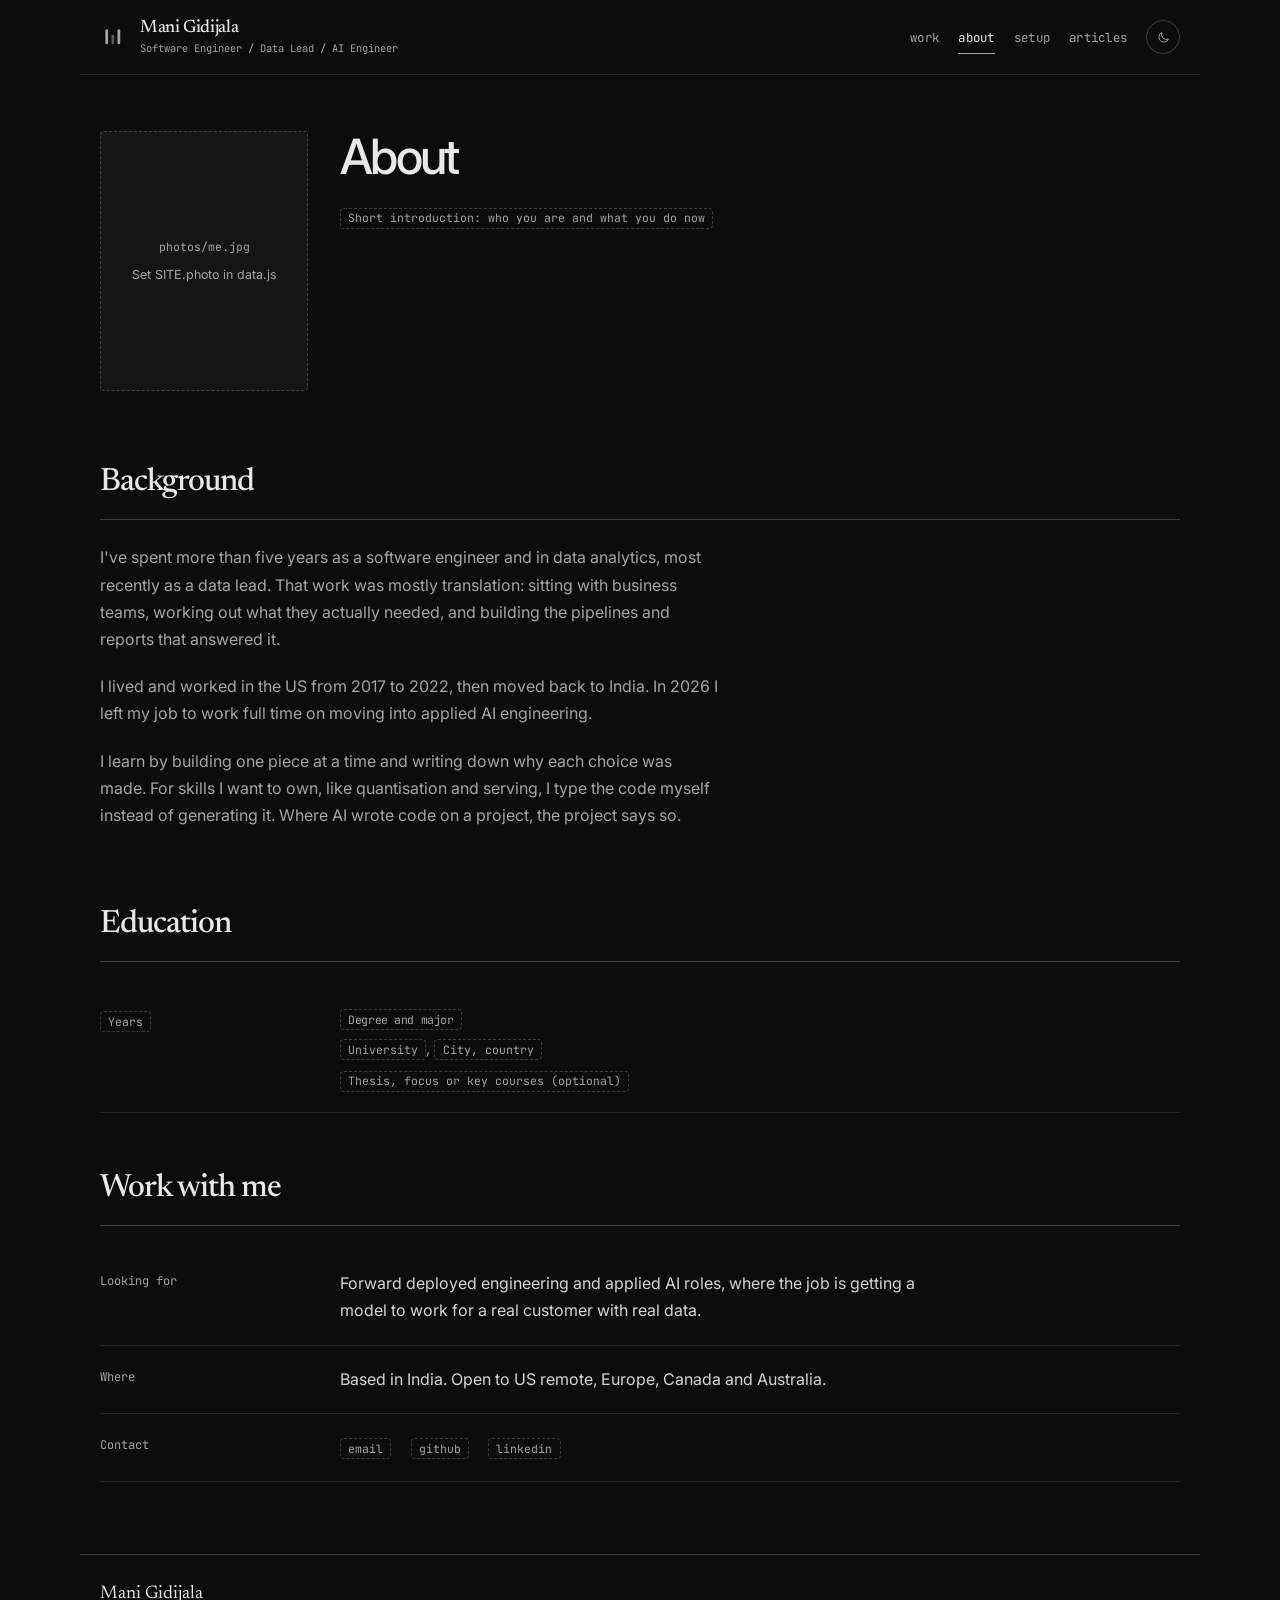
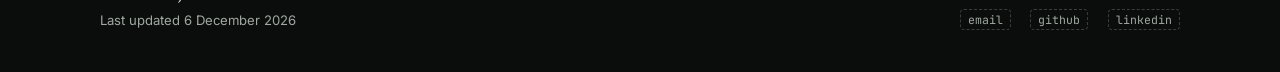
==== about.html @ 973f608a "Split about page and added disable option for ideas and photos pages" ====
<!doctype html>
<html lang="en" data-theme="dark">
<head>
  <meta charset="utf-8">
  <meta name="viewport" content="width=device-width, initial-scale=1">
  <title>Mani | About</title>
  <meta name="description" content="Background, education, and the kind of work I'm looking for.">
  <script>
    try { var t = localStorage.getItem("theme"); if (t) document.documentElement.dataset.theme = t; } catch (e) {}
  </script>
  <link rel="preconnect" href="https://fonts.googleapis.com">
  <link rel="preconnect" href="https://fonts.gstatic.com" crossorigin>
  <link href="https://fonts.googleapis.com/css2?family=Inter:wght@400;500&family=JetBrains+Mono:wght@400&family=Newsreader:ital,opsz,wght@0,6..72,400;0,6..72,500;1,6..72,400;1,6..72,500&display=swap" rel="stylesheet">
  <link rel="stylesheet" href="style.css">
</head>
<body>
  <a class="skip" href="#about-main">Skip to content</a>

  <header class="site-head wrap">
    <a class="brand" href="index.html" aria-label="Home">
      <svg class="mark" viewBox="0 0 24 24" aria-hidden="true"><rect x="5" y="5" width="2.6" height="14" rx="1.3"/><rect x="10.7" y="10" width="2.6" height="9" rx="1.3" opacity=".5"/><rect x="16.4" y="5" width="2.6" height="14" rx="1.3"/></svg>
      <span class="brand-text">
        <span class="brand-name" data-site="name">Mani</span>
        <small data-site="tagline">Software Engineer / Data Lead / AI Engineer</small>
      </span>
    </a>
    <nav aria-label="Site">
      <a href="index.html">work</a>
      <a href="about.html" class="active" aria-current="page">about</a>
      <a href="setup.html">setup</a>
      <a href="ideas.html" data-optional="ideas" hidden>ideas</a>
      <a href="articles.html">articles</a>
      <a href="photos.html" data-optional="photos" hidden>photos</a>
      <a data-site="resume" href="" hidden>résumé</a>
      <button class="theme" type="button" aria-label="Switch to light theme">
        <svg width="15" height="15" viewBox="0 0 24 24" fill="none" stroke="currentColor" stroke-width="1.6" aria-hidden="true"><path d="M20 14.5A8 8 0 0 1 9.5 4a8 8 0 1 0 10.5 10.5z"/></svg>
      </button>
    </nav>
  </header>

  <main id="about-main" class="wrap">
    <section class="about-hero">
      <div class="portrait"></div>
      <div>
        <h1>About</h1>
        <p class="intro about-intro"></p>
      </div>
    </section>

    <section id="background" class="block" aria-labelledby="bg-h">
      <div class="section-head">
        <h2 id="bg-h">Background</h2>
      </div>
      <div class="prose">
        <p>I've spent more than five years as a software engineer and in data analytics, most recently as a data lead. That work was mostly translation: sitting with business teams, working out what they actually needed, and building the pipelines and reports that answered it.</p>
        <p>I lived and worked in the US from 2017 to 2022, then moved back to India. In 2026 I left my job to work full time on moving into applied AI engineering.</p>
        <p>I learn by building one piece at a time and writing down why each choice was made. For skills I want to own, like quantisation and serving, I type the code myself instead of generating it. Where AI wrote code on a project, the project says so.</p>
      </div>
    </section>

    <section id="education" class="block" aria-labelledby="edu-h">
      <div class="section-head">
        <h2 id="edu-h">Education</h2>
      </div>
      <ol class="edu"></ol>
    </section>

    <section id="work-with-me" class="block" aria-labelledby="wwm-h">
      <div class="section-head">
        <h2 id="wwm-h">Work with me</h2>
      </div>
      <dl class="facts">
        <div>
          <dt>Looking for</dt>
          <dd>Forward deployed engineering and applied AI roles, where the job is getting a model to work for a real customer with real data.</dd>
        </div>
        <div>
          <dt>Where</dt>
          <dd>Based in India. Open to US remote, Europe, Canada and Australia.</dd>
        </div>
        <div>
          <dt>Contact</dt>
          <dd><ul class="contact"></ul></dd>
        </div>
      </dl>
    </section>
  </main>

  <footer class="site-foot wrap">
    <div>
      <span class="foot-name" data-site="name">Mani</span>
      <p>Last updated <time data-updated></time></p>
    </div>
    <ul class="contact foot-links"></ul>
  </footer>

  <script src="data.js"></script>
  <script src="site.js"></script>
</body>
</html>
---- style.css ----
:root {
  --sans: "Inter", -apple-system, system-ui, sans-serif;
  --serif: "Newsreader", Georgia, serif;
  --mono: "JetBrains Mono", ui-monospace, SFMono-Regular, Menlo, monospace;
  --w: 1120px;
  --ease: cubic-bezier(.2, .7, .2, 1);
}

:root[data-theme="dark"] {
  --bg: #0b0d0c;
  --bg-elevated: rgba(255, 255, 255, .04);
  --fg: #e6e9e7;
  --fg-soft: #d3d7d4;
  --fg-muted: #a0a8a2;
  --line: rgba(230, 233, 231, .1);
  --line-strong: rgba(230, 233, 231, .22);
  --in-use: #6cc191;
  --built: #8eaae0;
  --building: #d9a648;
  --learning: #b79be6;
  --planned: #8b948e;
  color-scheme: dark;
}

:root[data-theme="light"] {
  --bg: #f6f8f7;
  --bg-elevated: rgba(0, 0, 0, .03);
  --fg: #171b19;
  --fg-soft: #2a302c;
  --fg-muted: #606a63;
  --line: rgba(23, 27, 25, .1);
  --line-strong: rgba(23, 27, 25, .22);
  --in-use: #2e7a4f;
  --built: #44639c;
  --building: #9a6c14;
  --learning: #6f4aa3;
  --planned: #6b746e;
  color-scheme: light;
}

* { box-sizing: border-box; }
html { scroll-behavior: smooth; -webkit-font-smoothing: antialiased; }
@media (prefers-reduced-motion: reduce) { html { scroll-behavior: auto; } }

body {
  margin: 0;
  background: var(--bg);
  color: var(--fg);
  font: 400 1rem/1.7 var(--sans);
}
::selection { background: var(--fg); color: var(--bg); }

a { color: inherit; text-decoration: underline; text-underline-offset: 5px; text-decoration-color: var(--line-strong); }
a:hover { text-decoration-color: var(--fg-muted); }
:focus-visible { outline: 1.5px solid var(--fg-muted); outline-offset: 3px; border-radius: 2px; }
code { font: 0.85em var(--mono); background: var(--bg-elevated); padding: 0.1em 0.35em; border-radius: 3px; }

.skip { position: absolute; left: -999px; }
.skip:focus { left: 16px; top: 12px; background: var(--bg); padding: 6px 10px; z-index: 2; }

.wrap { max-width: var(--w); margin: 0 auto; padding: 0 1.25rem; }

/* Header */
.site-head {
  display: flex;
  align-items: center;
  justify-content: space-between;
  gap: 1rem;
  padding-top: 1.1rem;
  padding-bottom: 1.1rem;
  border-bottom: 1px solid var(--line);
}
.brand { display: flex; align-items: center; gap: 0.9rem; text-decoration: none; }
.mark {
  width: 1.6rem;
  height: 1.6rem;
  flex: none;
  fill: var(--fg-muted);
  transition: fill .2s var(--ease);
}
.brand:hover .mark { fill: var(--fg); }
.brand-text { display: flex; flex-direction: column; }
.brand-name { font: 500 1.125rem/1.2 var(--serif); letter-spacing: -0.02em; }
.brand small { font: 0.65rem/1.5 var(--mono); color: var(--fg-muted); margin-top: 2px; }

.site-head nav { display: flex; flex-wrap: wrap; align-items: center; justify-content: flex-end; gap: 0.2rem 1.2rem; }
.site-head nav a {
  font: 0.78rem var(--mono);
  color: var(--fg-muted);
  text-decoration: none;
  letter-spacing: 0.02em;
  position: relative;
  padding: 0.5rem 0;
}
.site-head nav a:hover { color: var(--fg); }
.site-head nav a.active { color: var(--fg); }
.site-head nav a.active::after { content: ""; position: absolute; left: 0; right: 0; bottom: 0; height: 1px; background: var(--fg-muted); }
.theme {
  display: inline-flex;
  align-items: center;
  justify-content: center;
  width: 2.1rem;
  height: 2.1rem;
  border: 1px solid var(--line-strong);
  border-radius: 50%;
  background: none;
  color: var(--fg-muted);
  cursor: pointer;
}
.theme:hover { color: var(--fg); }

/* Hero */
.hero {
  display: grid;
  grid-template-columns: minmax(0, 1.25fr) minmax(0, 1fr);
  gap: 4rem;
  align-items: start;
  padding: 3.5rem 0 4rem;
}
.kicker { margin: 0 0 1rem; font-size: 0.78rem; color: var(--fg-muted); }
.hero h1 {
  font: 500 clamp(2.1rem, 3.8vw, 3.4rem)/1.05 var(--sans);
  letter-spacing: -0.055em;
  margin: 0 0 1.25rem;
  max-width: 14ch;
}
.intro { margin: 0; max-width: 52ch; color: var(--fg-muted); font-size: 1.0625rem; line-height: 1.75; }

.featured { list-style: none; margin: 0; padding: 0; border-top: 1px solid var(--line-strong); }
.featured a {
  display: grid;
  grid-template-columns: 1fr auto;
  gap: 2px 16px;
  padding: 14px 0;
  text-decoration: none;
  border-bottom: 1px solid var(--line-strong);
}
.f-title { font: 500 1.05rem/1.4 var(--sans); }
.f-arrow { color: var(--fg-muted); grid-row: 1; grid-column: 2; justify-self: end; transition: transform .2s var(--ease); }
.featured a:hover .f-arrow { transform: translate(2px, -2px); color: var(--fg); }
.f-desc { grid-column: 1; color: var(--fg-muted); font-size: 0.82rem; }
.featured .status { grid-column: 2; grid-row: 2; justify-self: end; }

/* Section heads */
.block { padding-top: 3.5rem; }
.section-head {
  display: flex;
  justify-content: space-between;
  align-items: baseline;
  flex-wrap: wrap;
  gap: 0.75rem;
  padding-bottom: 1.1rem;
  border-bottom: 1px solid var(--line-strong);
  margin-bottom: 1.5rem;
}
.section-head h2 { font: 500 2rem/1.2 var(--serif); letter-spacing: -0.03em; margin: 0; }
.section-head p { margin: 0; color: var(--fg-muted); font-size: 0.85rem; }

/* Status */
.status {
  display: inline-flex;
  align-items: center;
  gap: 0.45rem;
  font: 0.72rem/1.4 var(--mono);
  letter-spacing: 0.02em;
}
.dot { width: 0.45rem; height: 0.45rem; border-radius: 50%; background: currentColor; flex: none; }
.s-in-use { color: var(--in-use); }
.s-built { color: var(--built); }
.s-building { color: var(--building); }
.s-learning { color: var(--learning); }
.s-planned { color: var(--planned); }

/* Filter */
.filter { display: flex; flex-wrap: wrap; gap: 0.5rem; margin-bottom: 0.5rem; }
.filter button {
  display: inline-flex;
  align-items: center;
  gap: 0.45rem;
  font: 0.75rem var(--mono);
  color: var(--fg-muted);
  background: transparent;
  border: 1px solid var(--line-strong);
  border-radius: 100px;
  padding: 0.35rem 0.8rem;
  cursor: pointer;
}
.filter button:hover { color: var(--fg); }
.filter button[aria-pressed="true"] { background: var(--fg); color: var(--bg); border-color: var(--fg); }
.filter .s-in-use .dot { background: var(--in-use); }
.filter .s-built .dot { background: var(--built); }
.filter .s-building .dot { background: var(--building); }
.filter .s-learning .dot { background: var(--learning); }
.filter .s-planned .dot { background: var(--planned); }
.filter .n { opacity: 0.6; }

/* Project rows */
.project {
  display: grid;
  grid-template-columns: 13rem minmax(0, 1fr);
  gap: 2rem;
  padding: 1.75rem 0;
  border-bottom: 1px solid var(--line);
  scroll-margin-top: 1.5rem;
}
.project[hidden] { display: none; }
.project:target { background: linear-gradient(90deg, var(--bg-elevated), transparent 70%); }
.meta { display: flex; flex-direction: column; gap: 0.7rem; padding-top: 0.35rem; }
.stack { margin: 0; display: flex; flex-wrap: wrap; gap: 0.3rem; }
.stack span {
  font: 0.68rem/1.5 var(--mono);
  color: var(--fg-muted);
  background: var(--bg-elevated);
  border-radius: 100px;
  padding: 0.1rem 0.5rem;
  letter-spacing: 0.02em;
}
.project h3 { font: 500 1.5rem/1.25 var(--serif); letter-spacing: -0.02em; margin: 0 0 0.5rem; }
.summary { margin: 0; max-width: 62ch; color: var(--fg-soft); }
.details { margin: 0.9rem 0 0; padding-left: 1.05rem; max-width: 62ch; color: var(--fg-muted); font-size: 0.92rem; line-height: 1.65; }
.details li + li { margin-top: 0.35rem; }
.ai { margin: 0.9rem 0 0; max-width: 62ch; font-size: 0.92rem; color: var(--fg-soft); }
.ai span { font: 0.7rem var(--mono); color: var(--fg-muted); margin-right: 0.6rem; }
.links { margin: 1rem 0 0; display: flex; flex-wrap: wrap; gap: 0.6rem 1.4rem; font-size: 0.875rem; }
.out span { color: var(--fg-muted); }

/* Placeholders (only while showPlaceholders is true) */
.ph {
  display: inline-block;
  font: 0.72rem/1.5 var(--mono);
  color: var(--fg-muted);
  border: 1px dashed var(--line-strong);
  border-radius: 4px;
  padding: 0.05rem 0.45rem;
}

/* About page */
.about-hero {
  display: grid;
  grid-template-columns: 13rem minmax(0, 1fr);
  gap: 2rem;
  align-items: start;
  padding: 3.5rem 0 1rem;
}
.about-hero.no-photo { grid-template-columns: 1fr; }
.about-hero h1 {
  font: 500 clamp(2.1rem, 3.8vw, 3.4rem)/1.05 var(--sans);
  letter-spacing: -0.055em;
  margin: 0 0 1.25rem;
}
.portrait { aspect-ratio: 4 / 5; border-radius: 4px; overflow: hidden; background: var(--bg-elevated); }
.portrait img { display: block; width: 100%; height: 100%; object-fit: cover; }
.prose p { margin: 0 0 1.25rem; color: var(--fg-muted); max-width: 62ch; }
.facts { margin: 0; }
.facts > div {
  display: grid;
  grid-template-columns: 13rem minmax(0, 1fr);
  gap: 2rem;
  padding: 1.25rem 0;
  border-bottom: 1px solid var(--line);
}
.facts dt { margin-top: 0.2rem; font: 0.75rem var(--mono); color: var(--fg-muted); }
.facts dd { margin: 0; color: var(--fg-soft); max-width: 62ch; }
.contact { list-style: none; margin: 0; padding: 0; display: flex; flex-wrap: wrap; gap: 0.6rem 1.2rem; }
.contact a { font: 0.8rem var(--mono); color: var(--fg-muted); }
.contact a:hover { color: var(--fg); }

/* Education */
.edu { list-style: none; margin: 0; padding: 0; }
.edu li {
  display: grid;
  grid-template-columns: 13rem minmax(0, 1fr);
  gap: 2rem;
  padding: 1.25rem 0;
  border-bottom: 1px solid var(--line);
}
.years { margin: 0.3rem 0 0; font: 0.75rem var(--mono); color: var(--fg-muted); }
.edu h3 { font: 500 1.3rem/1.3 var(--serif); letter-spacing: -0.02em; margin: 0 0 0.25rem; }
.school { margin: 0; color: var(--fg-muted); font-size: 0.92rem; }
.edu-note { margin: 0.4rem 0 0; color: var(--fg-muted); font-size: 0.875rem; }

/* Setup page */
.page-intro { padding: 3.5rem 0 1rem; }
.page-intro h1 {
  font: 500 clamp(2.1rem, 3.8vw, 3.4rem)/1.05 var(--sans);
  letter-spacing: -0.055em;
  margin: 0 0 1.25rem;
}
.setup-toc { list-style: none; margin: 2rem 0 0; padding: 0; display: flex; flex-wrap: wrap; gap: 0.5rem 1.4rem; }
.setup-toc a { font: 0.78rem var(--mono); color: var(--fg-muted); }
.setup-toc a:hover { color: var(--fg); }
.setup-group {
  display: grid;
  grid-template-columns: 17rem minmax(0, 1fr);
  gap: 2rem;
  padding: 2.5rem 0;
  border-bottom: 1px solid var(--line);
  scroll-margin-top: 1rem;
}
.setup-group:first-child { border-top: 1px solid var(--line-strong); margin-top: 2.5rem; }
.setup-head h2 { font: 500 1.6rem/1.2 var(--serif); letter-spacing: -0.03em; margin: 0 0 0.4rem; }
.setup-head p { margin: 0; color: var(--fg-muted); font-size: 0.875rem; }
.tools { margin: 0; }
.tool {
  display: grid;
  grid-template-columns: 14rem minmax(0, 1fr);
  gap: 1.5rem;
  padding: 0.85rem 0;
  border-top: 1px solid var(--line);
}
.tool:first-child { border-top: 0; padding-top: 0.25rem; }
.tool dt { font: 500 0.95rem/1.5 var(--sans); }
.tool dd { margin: 0; color: var(--fg-muted); font-size: 0.92rem; line-height: 1.6; max-width: 56ch; }

/* Links from project rows to story pages */
.title-link { text-decoration: none; }
.title-link:hover { text-decoration: underline; text-decoration-color: var(--fg-muted); text-decoration-thickness: 1px; }
.more { font-weight: 500; }

/* Project story page */
.story { max-width: 52rem; }
.back { margin: 2.5rem 0 0; font: 0.78rem var(--mono); }
.back a { color: var(--fg-muted); text-decoration: none; }
.back a::before { content: "\2190\00a0"; }
.back a:hover { color: var(--fg); }
.story-head { padding: 2rem 0 2.5rem; border-bottom: 1px solid var(--line-strong); }
.story-head h1 {
  font: 500 clamp(2.1rem, 3.8vw, 3.2rem)/1.08 var(--serif);
  letter-spacing: -0.035em;
  margin: 0.9rem 0 1rem;
}
.story-head .intro { max-width: 60ch; }
.story-meta { display: flex; flex-wrap: wrap; align-items: center; justify-content: space-between; gap: 1rem 2rem; margin-top: 1.5rem; }
.story-meta .links { margin: 0; }
.story-part {
  display: grid;
  grid-template-columns: 13rem minmax(0, 1fr);
  gap: 2rem;
  padding: 2rem 0;
  border-bottom: 1px solid var(--line);
}
.story-part h2 { font: 500 1.2rem/1.35 var(--serif); letter-spacing: -0.015em; margin: 0; }
.story-part p { margin: 0; max-width: 62ch; color: var(--fg-soft); }
.story-part ul { margin: 0; padding-left: 1.05rem; max-width: 62ch; color: var(--fg-soft); }
.story-part li + li { margin-top: 0.55rem; }
.story-ph { color: var(--fg-muted); }
.pager { display: grid; grid-template-columns: 1fr 1fr; gap: 1rem; margin-top: 3rem; }
.pager a {
  display: flex;
  flex-direction: column;
  gap: 0.2rem;
  padding: 1rem 0;
  border-top: 1px solid var(--line-strong);
  text-decoration: none;
  font: 500 1.05rem/1.35 var(--serif);
}
.pager a:last-child { text-align: right; }
.pager small { font: 0.7rem var(--mono); color: var(--fg-muted); }
.pager a:hover small { color: var(--fg); }

/* Ideas page */
.ideas { list-style: none; margin: 1.5rem 0 0; padding: 0; border-top: 1px solid var(--line-strong); }
.idea {
  display: grid;
  grid-template-columns: 13rem minmax(0, 1fr);
  gap: 2rem;
  padding: 1.75rem 0;
  border-bottom: 1px solid var(--line);
}
.idea-meta { display: flex; flex-direction: column; gap: 0.7rem; }
.idea-meta .years { margin-top: 0.4rem; }
.idea h2 { font: 500 1.4rem/1.25 var(--serif); letter-spacing: -0.02em; margin: 0 0 0.5rem; }
.idea .pitch { margin: 0; max-width: 62ch; color: var(--fg-soft); }
.idea .why { margin: 0.6rem 0 0; max-width: 62ch; color: var(--fg-muted); font-size: 0.92rem; }

/* Articles page */
.articles { list-style: none; margin: 1rem 0 0; padding: 0; border-top: 1px solid var(--line-strong); }
.article {
  display: grid;
  grid-template-columns: 13rem minmax(0, 1fr);
  gap: 2rem;
  padding: 1.5rem 0;
  border-bottom: 1px solid var(--line);
}
.article[hidden] { display: none; }
.article-meta { display: flex; flex-direction: column; gap: 0.35rem; }
.article-meta .years { margin-top: 0.4rem; }
.source { margin: 0; font-size: 0.85rem; color: var(--fg-muted); }
.article h2 { font: 500 1.3rem/1.3 var(--serif); letter-spacing: -0.02em; margin: 0 0 0.45rem; }
.article h2 a { text-decoration: none; }
.article h2 a:hover { text-decoration: underline; text-decoration-color: var(--fg-muted); }
.article .arrow { color: var(--fg-muted); font: 0.9rem var(--sans); }
.article .note { margin: 0 0 0.75rem; max-width: 62ch; color: var(--fg-soft); }

.sample { display: inline-block; font: 0.7rem/1.5 var(--mono); color: var(--building); border: 1px solid currentColor; border-radius: 100px; padding: 0 0.5rem; }

/* Photos page */
.photos { list-style: none; margin: 1.5rem 0 0; padding: 0; columns: 3 18rem; column-gap: 1rem; }
.photo { break-inside: avoid; margin: 0 0 1rem; }
.photo button { display: block; width: 100%; padding: 0; border: 0; background: none; cursor: zoom-in; border-radius: 4px; overflow: hidden; }
.photo img { display: block; width: 100%; height: auto; transition: opacity .2s var(--ease); }
.photo button:hover img { opacity: 0.88; }
.photo p { margin: 0.45rem 0 0; font-size: 0.82rem; color: var(--fg-muted); }
.photo-ph {
  display: flex;
  flex-direction: column;
  align-items: center;
  justify-content: center;
  gap: 0.5rem;
  border: 1px dashed var(--line-strong);
  border-radius: 4px;
  padding: 1rem;
  text-align: center;
}
.photo-ph .ph { border: 0; }
.ph-note { font-size: 0.78rem; color: var(--fg-muted); }
.lightbox { max-width: min(92vw, 1400px); max-height: 92vh; padding: 0; border: 0; background: transparent; color: var(--fg); }
.lightbox::backdrop { background: rgba(0, 0, 0, .85); }
.lightbox img { display: block; max-width: 100%; max-height: 82vh; margin: 0 auto; border-radius: 4px; }
.lb-cap { margin: 0.6rem 0 0; text-align: center; color: #c9cfcb; font-size: 0.9rem; }
.lb-close {
  display: block;
  margin: 0 0 0.6rem auto;
  font: 0.75rem var(--mono);
  color: #e6e9e7;
  background: none;
  border: 1px solid rgba(230, 233, 231, .35);
  border-radius: 100px;
  padding: 0.3rem 0.8rem;
  cursor: pointer;
}

/* Footer */
.site-foot {
  display: flex;
  justify-content: space-between;
  align-items: flex-end;
  gap: 2rem;
  margin-top: 4.5rem;
  padding-top: 1.5rem;
  padding-bottom: 2.5rem;
  border-top: 1px solid var(--line-strong);
}
.foot-name { font: 1.15rem var(--serif); }
.site-foot p { margin: 0.2rem 0 0; color: var(--fg-muted); font-size: 0.82rem; }

@media (max-width: 860px) {
  .hero { grid-template-columns: 1fr; gap: 2.5rem; }
  .project, .edu li, .facts > div { grid-template-columns: 1fr; gap: 0.75rem; }
  .about-hero { grid-template-columns: 1fr; padding-top: 2.25rem; }
  .portrait { width: 11rem; }
  .setup-group { grid-template-columns: 1fr; gap: 1.25rem; }
  .story-part { grid-template-columns: 1fr; gap: 0.75rem; }
  .idea, .article { grid-template-columns: 1fr; gap: 0.6rem; }
  .article-meta { flex-direction: row; flex-wrap: wrap; gap: 0.3rem 1rem; align-items: baseline; }
  .article-meta .years { margin: 0; }
  .idea-meta { flex-direction: row; flex-wrap: wrap; align-items: center; gap: 0.6rem 1rem; }
  .idea-meta .years { margin: 0; }
  .meta { flex-direction: row; flex-wrap: wrap; align-items: center; gap: 0.6rem 1rem; padding-top: 0; }
}
@media (max-width: 560px) {
  .site-head { flex-wrap: wrap; }
  .site-head nav { gap: 0.1rem 1rem; width: 100%; justify-content: flex-start; }
  .site-head nav .theme { margin-left: auto; }
  .brand small { display: none; }
  .hero { padding: 2.25rem 0 3rem; }
  .section-head h2 { font-size: 1.7rem; }
  .site-foot { flex-direction: column; align-items: flex-start; }
  .tool { grid-template-columns: 1fr; gap: 0.15rem; }
  .pager { grid-template-columns: 1fr; }
  .pager a:last-child { text-align: left; }
}
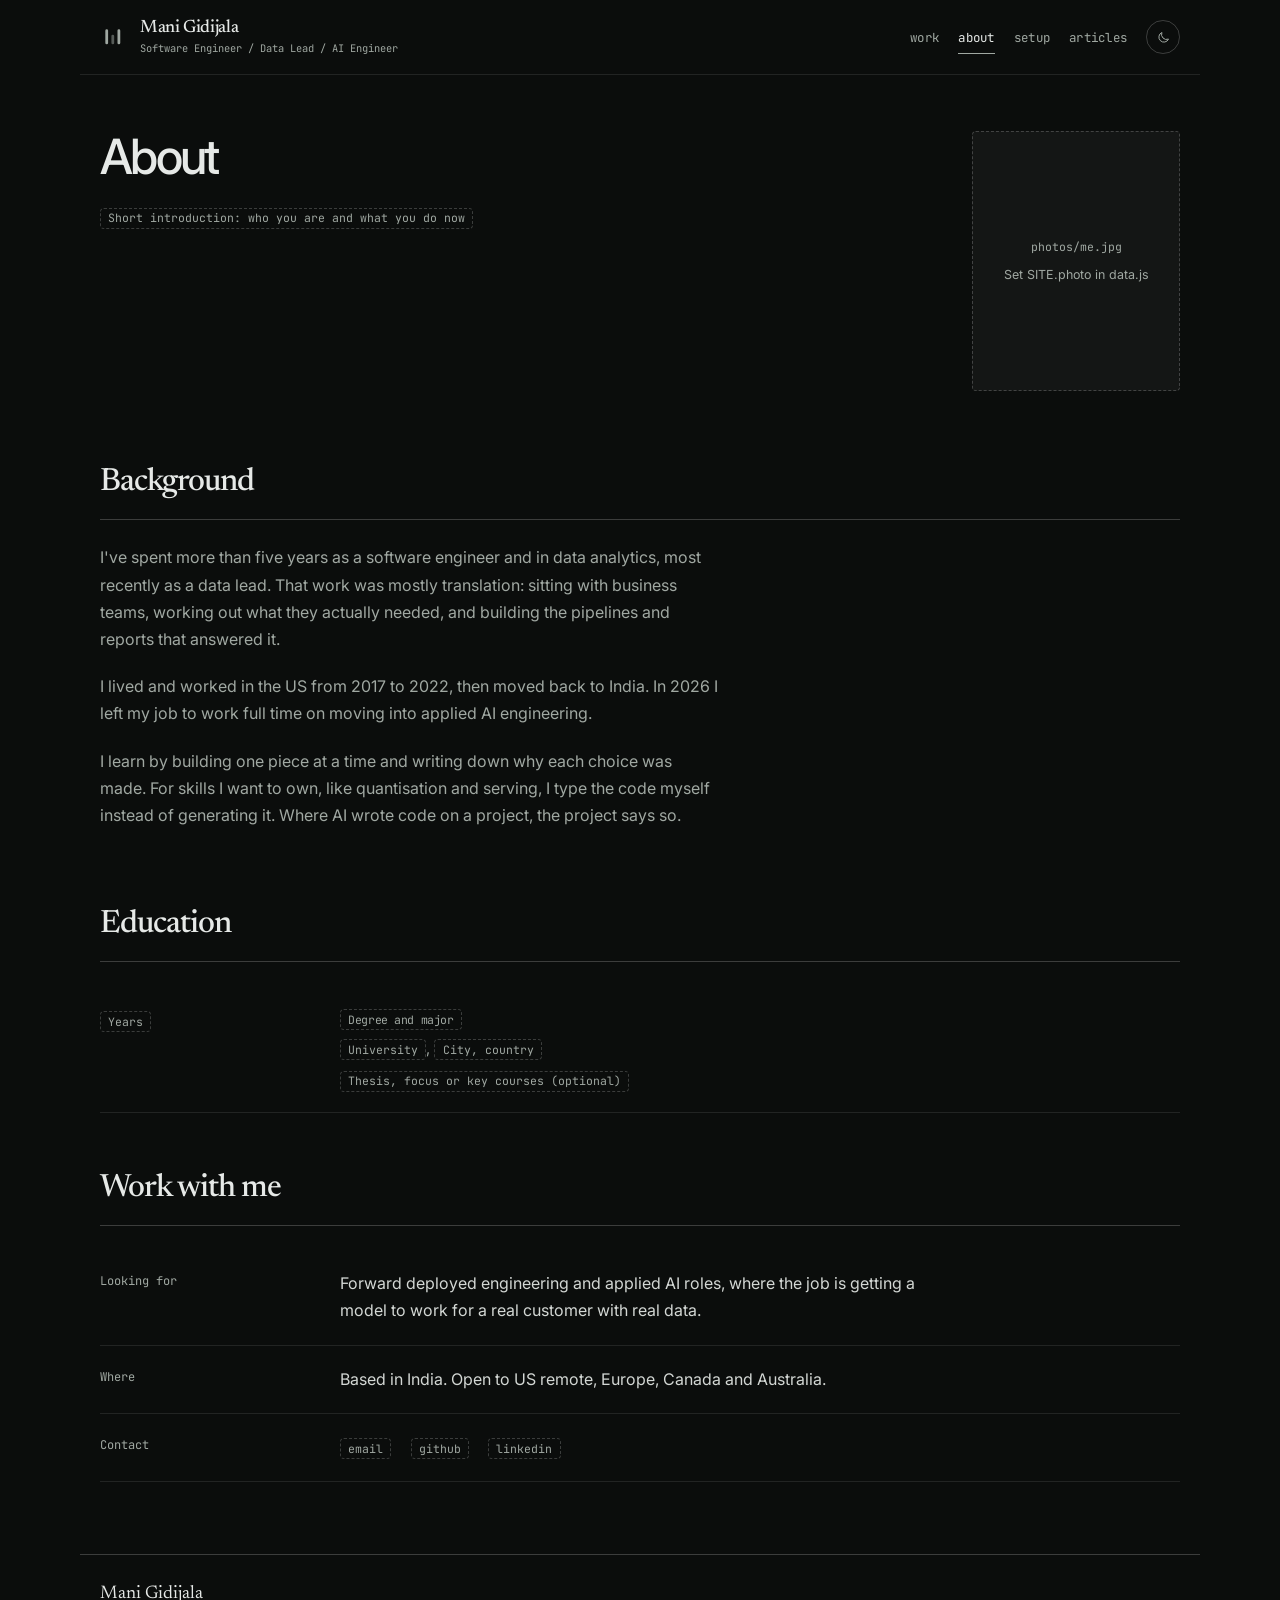
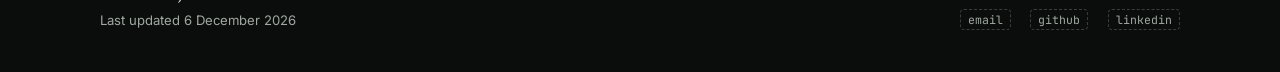
==== commit 1bd2fc81: "Moved the image placeholder to the right" ====
--- a/about.html
+++ b/about.html
@@ -40,11 +40,11 @@
 
   <main id="about-main" class="wrap">
     <section class="about-hero">
-      <div class="portrait"></div>
       <div>
         <h1>About</h1>
         <p class="intro about-intro"></p>
       </div>
+      <div class="portrait"></div>
     </section>
 
     <section id="background" class="block" aria-labelledby="bg-h">
--- a/style.css
+++ b/style.css
@@ -237,7 +237,7 @@
 /* About page */
 .about-hero {
   display: grid;
-  grid-template-columns: 13rem minmax(0, 1fr);
+  grid-template-columns: minmax(0, 1fr) 13rem;
   gap: 2rem;
   align-items: start;
   padding: 3.5rem 0 1rem;
@@ -448,7 +448,7 @@
   .hero { grid-template-columns: 1fr; gap: 2.5rem; }
   .project, .edu li, .facts > div { grid-template-columns: 1fr; gap: 0.75rem; }
   .about-hero { grid-template-columns: 1fr; padding-top: 2.25rem; }
-  .portrait { width: 11rem; }
+  .portrait { width: 11rem; order: -1; }
   .setup-group { grid-template-columns: 1fr; gap: 1.25rem; }
   .story-part { grid-template-columns: 1fr; gap: 0.75rem; }
   .idea, .article { grid-template-columns: 1fr; gap: 0.6rem; }
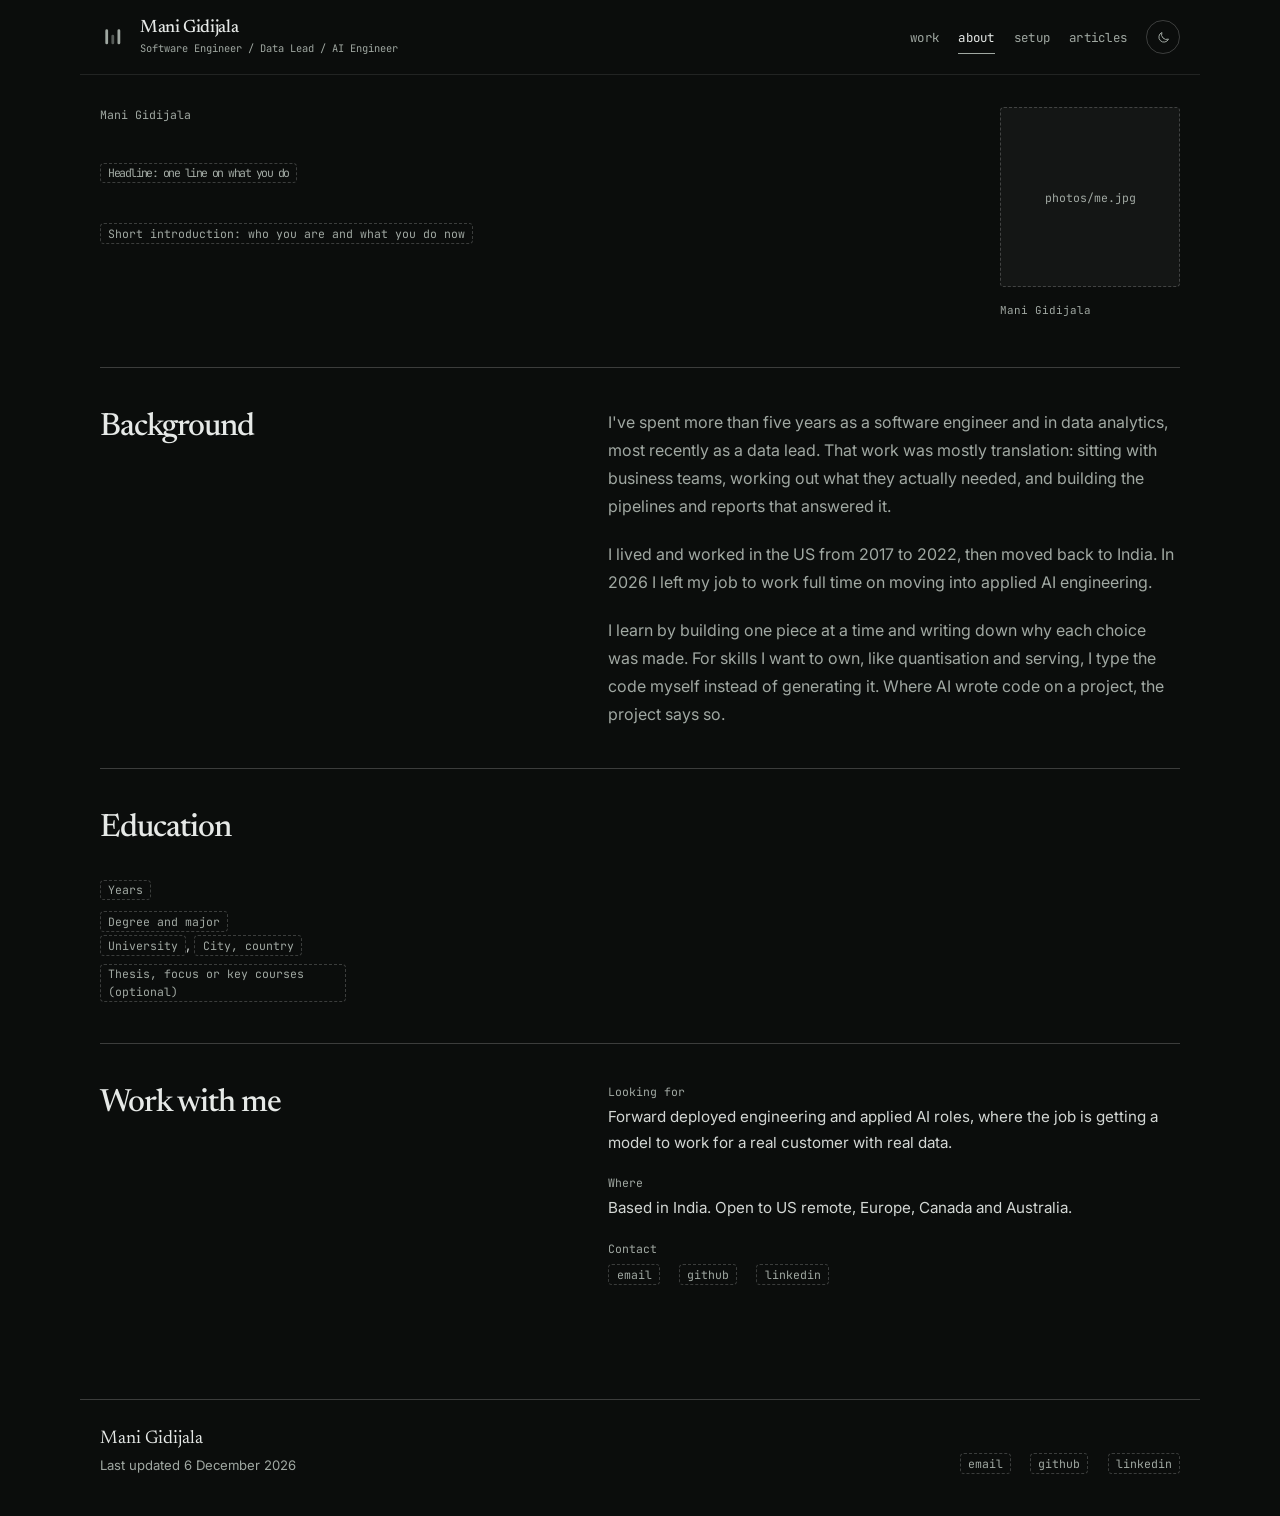
==== commit 70701bbf: "Split about page from work page Add about.html with intro, photo, background, education and work-wit" ====
--- a/about.html
+++ b/about.html
@@ -41,16 +41,18 @@
   <main id="about-main" class="wrap">
     <section class="about-hero">
       <div>
-        <h1>About</h1>
+        <p class="kicker mono" data-site="name">Mani</p>
+        <h1 class="about-headline">About</h1>
         <p class="intro about-intro"></p>
       </div>
-      <div class="portrait"></div>
+      <figure class="portrait-wrap">
+        <div class="portrait"></div>
+        <figcaption data-site="name">Mani</figcaption>
+      </figure>
     </section>
 
-    <section id="background" class="block" aria-labelledby="bg-h">
-      <div class="section-head">
-        <h2 id="bg-h">Background</h2>
-      </div>
+    <section id="background" class="about-section" aria-labelledby="bg-h">
+      <h2 id="bg-h">Background</h2>
       <div class="prose">
         <p>I've spent more than five years as a software engineer and in data analytics, most recently as a data lead. That work was mostly translation: sitting with business teams, working out what they actually needed, and building the pipelines and reports that answered it.</p>
         <p>I lived and worked in the US from 2017 to 2022, then moved back to India. In 2026 I left my job to work full time on moving into applied AI engineering.</p>
@@ -58,17 +60,13 @@
       </div>
     </section>
 
-    <section id="education" class="block" aria-labelledby="edu-h">
-      <div class="section-head">
-        <h2 id="edu-h">Education</h2>
-      </div>
+    <section id="education" class="about-section stacked" aria-labelledby="edu-h">
+      <h2 id="edu-h">Education</h2>
       <ol class="edu"></ol>
     </section>
 
-    <section id="work-with-me" class="block" aria-labelledby="wwm-h">
-      <div class="section-head">
-        <h2 id="wwm-h">Work with me</h2>
-      </div>
+    <section id="work-with-me" class="about-section" aria-labelledby="wwm-h">
+      <h2 id="wwm-h">Work with me</h2>
       <dl class="facts">
         <div>
           <dt>Looking for</dt>
@@ -80,7 +78,10 @@
         </div>
         <div>
           <dt>Contact</dt>
-          <dd><ul class="contact"></ul></dd>
+          <dd>
+            <ul class="contact"></ul>
+            <a class="more" data-site="resume" href="" hidden>Résumé</a>
+          </dd>
         </div>
       </dl>
     </section>
--- a/style.css
+++ b/style.css
@@ -237,47 +237,66 @@
 /* About page */
 .about-hero {
   display: grid;
-  grid-template-columns: minmax(0, 1fr) 13rem;
-  gap: 2rem;
+  grid-template-columns: minmax(0, 1fr) 11.25rem;
+  gap: 3rem;
   align-items: start;
-  padding: 3.5rem 0 1rem;
+  padding: 2rem 0 3rem;
 }
 .about-hero.no-photo { grid-template-columns: 1fr; }
-.about-hero h1 {
-  font: 500 clamp(2.1rem, 3.8vw, 3.4rem)/1.05 var(--sans);
-  letter-spacing: -0.055em;
-  margin: 0 0 1.25rem;
-}
-.portrait { aspect-ratio: 4 / 5; border-radius: 4px; overflow: hidden; background: var(--bg-elevated); }
+.kicker.mono { font: 0.72rem var(--mono); }
+.about-headline {
+  font: 500 clamp(2.2rem, 4vw, 3.3rem)/1.08 var(--serif);
+  letter-spacing: -0.03em;
+  margin: 0 0 1.5rem;
+  max-width: 18ch;
+}
+.about-hero .intro { max-width: 58ch; }
+.portrait-wrap { margin: 0; }
+.portrait-wrap[hidden] { display: none; }
+.portrait {
+  aspect-ratio: 1;
+  border-radius: 6px;
+  overflow: hidden;
+  border: 1px solid var(--line);
+  background: var(--bg-elevated);
+}
 .portrait img { display: block; width: 100%; height: 100%; object-fit: cover; }
-.prose p { margin: 0 0 1.25rem; color: var(--fg-muted); max-width: 62ch; }
-.facts { margin: 0; }
-.facts > div {
-  display: grid;
-  grid-template-columns: 13rem minmax(0, 1fr);
-  gap: 2rem;
-  padding: 1.25rem 0;
-  border-bottom: 1px solid var(--line);
-}
-.facts dt { margin-top: 0.2rem; font: 0.75rem var(--mono); color: var(--fg-muted); }
-.facts dd { margin: 0; color: var(--fg-soft); max-width: 62ch; }
+.portrait-wrap figcaption { margin-top: 0.9rem; font: 0.68rem/1.6 var(--mono); color: var(--fg-muted); }
+.about-section {
+  display: grid;
+  grid-template-columns: minmax(0, 1fr) minmax(0, 1.2fr);
+  gap: 2rem;
+  padding: 2.5rem 0;
+  border-top: 1px solid var(--line-strong);
+}
+.about-section.stacked { grid-template-columns: 1fr; }
+.about-section[hidden] { display: none; }
+.about-section h2 { font: 500 2rem/1.2 var(--serif); letter-spacing: -0.03em; margin: 0; }
+.prose p { margin: 0 0 1.25rem; color: var(--fg-muted); max-width: 62ch; line-height: 1.75; }
+.prose p:last-child { margin-bottom: 0; }
+.facts { margin: 0; display: grid; gap: 1.25rem; }
+.facts dt { margin-bottom: 0.3rem; font: 0.72rem var(--mono); color: var(--fg-muted); }
+.facts dd { margin: 0; color: var(--fg-soft); font-size: 0.95rem; max-width: 58ch; }
+.facts .more { display: inline-block; margin-top: 0.9rem; }
+.facts .more[hidden] { display: none; }
 .contact { list-style: none; margin: 0; padding: 0; display: flex; flex-wrap: wrap; gap: 0.6rem 1.2rem; }
 .contact a { font: 0.8rem var(--mono); color: var(--fg-muted); }
 .contact a:hover { color: var(--fg); }
 
 /* Education */
-.edu { list-style: none; margin: 0; padding: 0; }
-.edu li {
-  display: grid;
-  grid-template-columns: 13rem minmax(0, 1fr);
-  gap: 2rem;
-  padding: 1.25rem 0;
-  border-bottom: 1px solid var(--line);
+.edu {
+  list-style: none;
+  margin: 0;
+  padding: 0;
+  display: grid;
+  grid-template-columns: repeat(auto-fill, minmax(15rem, 1fr));
+  gap: 1.75rem 2rem;
 }
 .years { margin: 0.3rem 0 0; font: 0.75rem var(--mono); color: var(--fg-muted); }
-.edu h3 { font: 500 1.3rem/1.3 var(--serif); letter-spacing: -0.02em; margin: 0 0 0.25rem; }
-.school { margin: 0; color: var(--fg-muted); font-size: 0.92rem; }
-.edu-note { margin: 0.4rem 0 0; color: var(--fg-muted); font-size: 0.875rem; }
+.edu .years { margin: 0 0 0.6rem; font-size: 0.72rem; }
+.edu h3 { font: 500 0.95rem/1.5 var(--sans); margin: 0; }
+.school { margin: 0; color: var(--fg-soft); font-size: 0.9rem; }
+.edu-note { margin: 0.4rem 0 0; color: var(--fg-muted); font-size: 0.85rem; }
 
 /* Setup page */
 .page-intro { padding: 3.5rem 0 1rem; }
@@ -446,9 +465,10 @@
 
 @media (max-width: 860px) {
   .hero { grid-template-columns: 1fr; gap: 2.5rem; }
-  .project, .edu li, .facts > div { grid-template-columns: 1fr; gap: 0.75rem; }
-  .about-hero { grid-template-columns: 1fr; padding-top: 2.25rem; }
-  .portrait { width: 11rem; order: -1; }
+  .project { grid-template-columns: 1fr; gap: 0.75rem; }
+  .about-hero { grid-template-columns: 1fr; }
+  .portrait-wrap { display: none; }
+  .about-section { grid-template-columns: 1fr; gap: 1.25rem; }
   .setup-group { grid-template-columns: 1fr; gap: 1.25rem; }
   .story-part { grid-template-columns: 1fr; gap: 0.75rem; }
   .idea, .article { grid-template-columns: 1fr; gap: 0.6rem; }
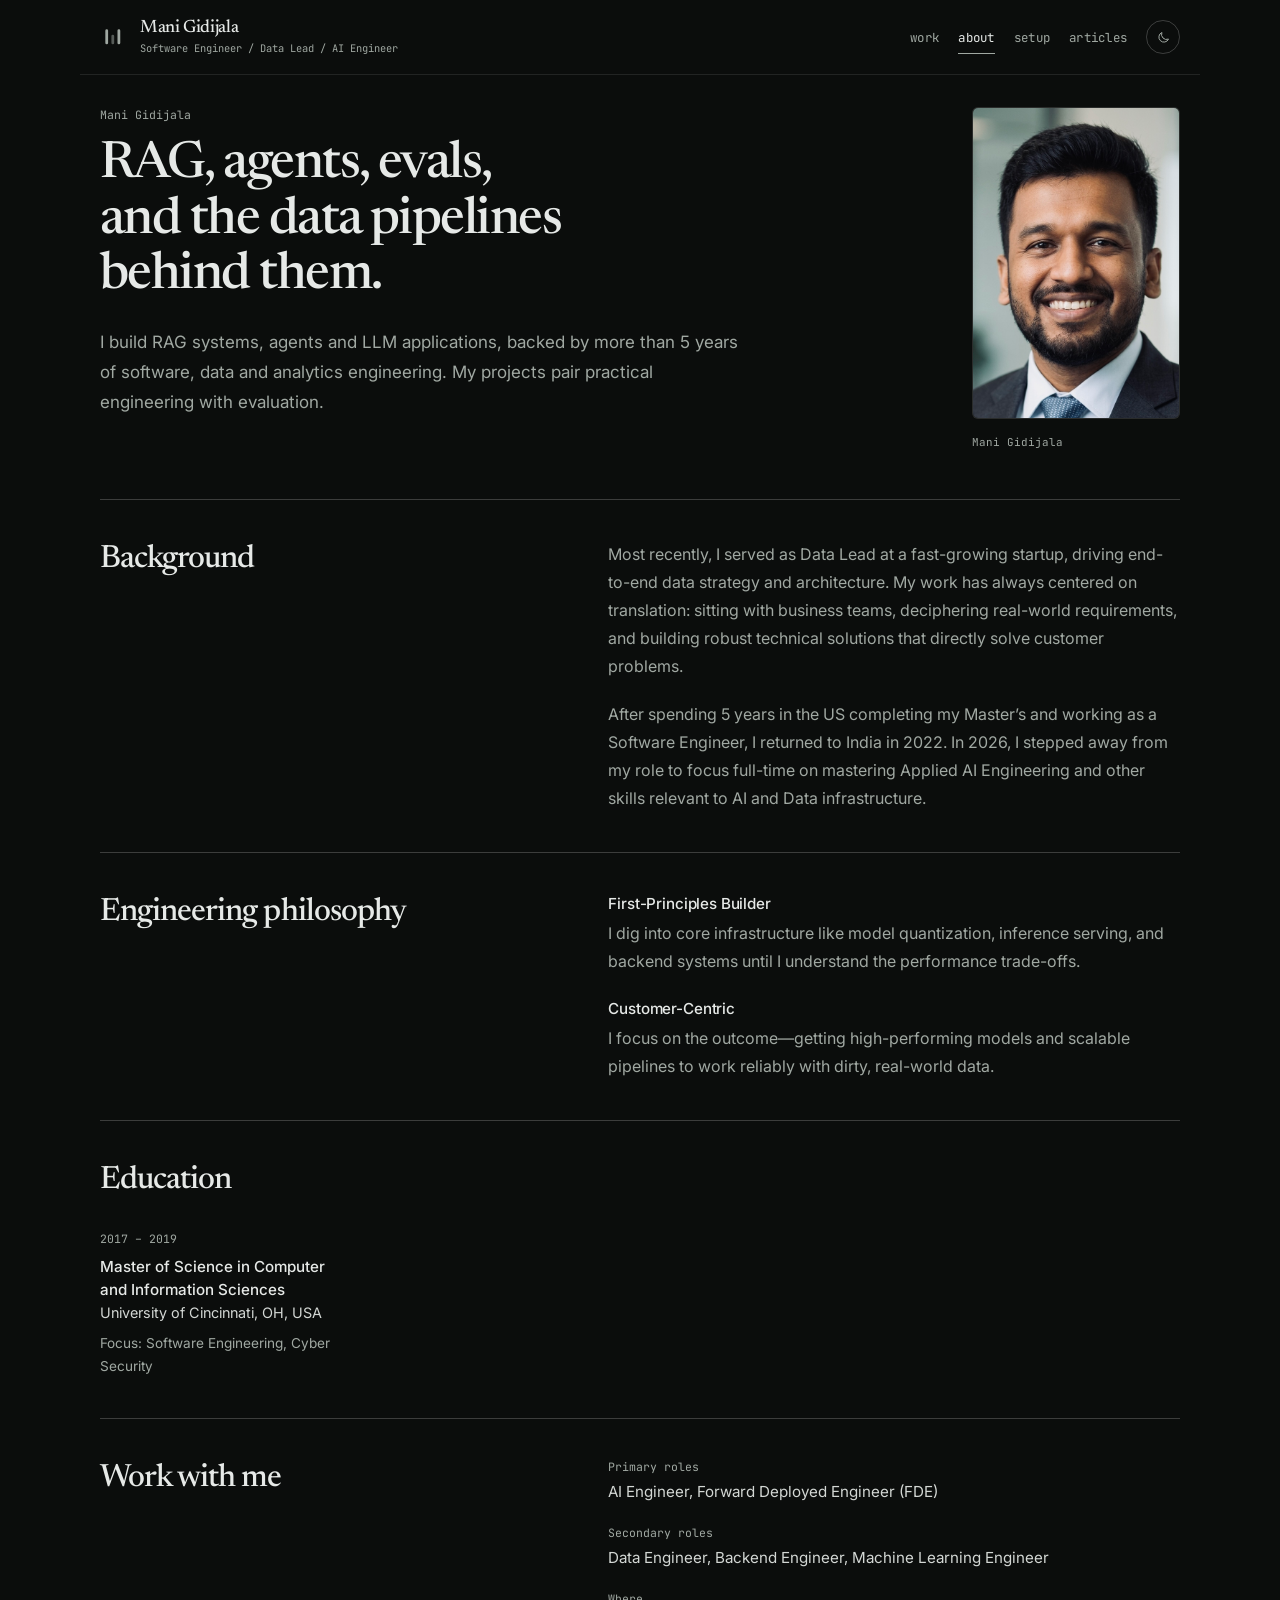
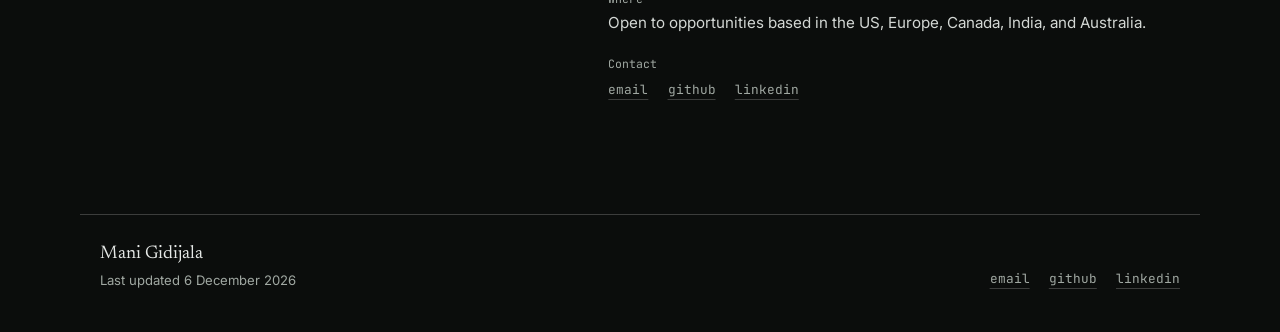
==== commit e084bb4a: "Updated work and about page" ====
--- a/about.html
+++ b/about.html
@@ -53,11 +53,12 @@
 
     <section id="background" class="about-section" aria-labelledby="bg-h">
       <h2 id="bg-h">Background</h2>
-      <div class="prose">
-        <p>I've spent more than five years as a software engineer and in data analytics, most recently as a data lead. That work was mostly translation: sitting with business teams, working out what they actually needed, and building the pipelines and reports that answered it.</p>
-        <p>I lived and worked in the US from 2017 to 2022, then moved back to India. In 2026 I left my job to work full time on moving into applied AI engineering.</p>
-        <p>I learn by building one piece at a time and writing down why each choice was made. For skills I want to own, like quantisation and serving, I type the code myself instead of generating it. Where AI wrote code on a project, the project says so.</p>
-      </div>
+      <div class="prose about-bg"></div>
+    </section>
+
+    <section id="philosophy" class="about-section" aria-labelledby="ph-h">
+      <h2 id="ph-h">Engineering philosophy</h2>
+      <div class="philosophy"></div>
     </section>
 
     <section id="education" class="about-section stacked" aria-labelledby="edu-h">
@@ -68,15 +69,7 @@
     <section id="work-with-me" class="about-section" aria-labelledby="wwm-h">
       <h2 id="wwm-h">Work with me</h2>
       <dl class="facts">
-        <div>
-          <dt>Looking for</dt>
-          <dd>Forward deployed engineering and applied AI roles, where the job is getting a model to work for a real customer with real data.</dd>
-        </div>
-        <div>
-          <dt>Where</dt>
-          <dd>Based in India. Open to US remote, Europe, Canada and Australia.</dd>
-        </div>
-        <div>
+        <div class="facts-contact">
           <dt>Contact</dt>
           <dd>
             <ul class="contact"></ul>
--- a/style.css
+++ b/style.css
@@ -123,6 +123,7 @@
   letter-spacing: -0.055em;
   margin: 0 0 1.25rem;
   max-width: 14ch;
+  text-wrap: balance;
 }
 .intro { margin: 0; max-width: 52ch; color: var(--fg-muted); font-size: 1.0625rem; line-height: 1.75; }
 
@@ -219,8 +220,6 @@
 .summary { margin: 0; max-width: 62ch; color: var(--fg-soft); }
 .details { margin: 0.9rem 0 0; padding-left: 1.05rem; max-width: 62ch; color: var(--fg-muted); font-size: 0.92rem; line-height: 1.65; }
 .details li + li { margin-top: 0.35rem; }
-.ai { margin: 0.9rem 0 0; max-width: 62ch; font-size: 0.92rem; color: var(--fg-soft); }
-.ai span { font: 0.7rem var(--mono); color: var(--fg-muted); margin-right: 0.6rem; }
 .links { margin: 1rem 0 0; display: flex; flex-wrap: wrap; gap: 0.6rem 1.4rem; font-size: 0.875rem; }
 .out span { color: var(--fg-muted); }
 
@@ -237,7 +236,7 @@
 /* About page */
 .about-hero {
   display: grid;
-  grid-template-columns: minmax(0, 1fr) 11.25rem;
+  grid-template-columns: minmax(0, 1fr) 13rem;
   gap: 3rem;
   align-items: start;
   padding: 2rem 0 3rem;
@@ -249,18 +248,23 @@
   letter-spacing: -0.03em;
   margin: 0 0 1.5rem;
   max-width: 18ch;
+  text-wrap: balance;
 }
 .about-hero .intro { max-width: 58ch; }
+.about-sub { display: block; margin-top: 0.9rem; font: 400 1.1rem/1.5 var(--sans); letter-spacing: 0; color: var(--fg-muted); max-width: 40ch; }
+.phil-item + .phil-item { margin-top: 1.4rem; }
+.phil-item h3 { font: 500 0.95rem/1.4 var(--sans); letter-spacing: -0.01em; margin: 0 0 0.3rem; }
+.phil-item p { margin: 0; color: var(--fg-muted); max-width: 62ch; line-height: 1.75; }
 .portrait-wrap { margin: 0; }
 .portrait-wrap[hidden] { display: none; }
 .portrait {
-  aspect-ratio: 1;
+  aspect-ratio: 2 / 3;
   border-radius: 6px;
   overflow: hidden;
   border: 1px solid var(--line);
   background: var(--bg-elevated);
 }
-.portrait img { display: block; width: 100%; height: 100%; object-fit: cover; }
+.portrait img { display: block; width: 100%; height: 100%; object-fit: cover; object-position: 50% 0%; }
 .portrait-wrap figcaption { margin-top: 0.9rem; font: 0.68rem/1.6 var(--mono); color: var(--fg-muted); }
 .about-section {
   display: grid;
@@ -363,6 +367,26 @@
 .story-part ul { margin: 0; padding-left: 1.05rem; max-width: 62ch; color: var(--fg-soft); }
 .story-part li + li { margin-top: 0.55rem; }
 .story-ph { color: var(--fg-muted); }
+.story-part .story-links { list-style: none; padding: 0; max-width: none; }
+.story-links li { display: flex; flex-wrap: wrap; align-items: baseline; gap: 0.2rem 1.25rem; margin: 0; padding: 0.65rem 0; border-bottom: 1px solid var(--line); }
+.story-links li:first-child { padding-top: 0; }
+.story-links li:last-child { border-bottom: 0; padding-bottom: 0; }
+.story-links .note { color: var(--fg-muted); font-size: 0.875rem; }
+.story-part strong { font-weight: 500; color: var(--fg); }
+.story-part p + p { margin-top: 0.8rem; }
+.story-toc { list-style: none; margin: 1.75rem 0 0; padding: 0; display: flex; flex-wrap: wrap; gap: 0.5rem 1.4rem; }
+.story-toc a { font: 0.78rem var(--mono); color: var(--fg-muted); }
+.story-toc a:hover { color: var(--fg); }
+.story-part[id] { scroll-margin-top: 1rem; }
+.story-group + .story-group { margin-top: 2rem; }
+.story-group h3 { font: 500 0.95rem/1.4 var(--sans); letter-spacing: -0.01em; color: var(--fg); margin: 0 0 0.6rem; }
+.story-group > p { margin-bottom: 0.9rem; }
+.story-table { overflow-x: auto; margin: 0 0 1rem; }
+.story-table table { border-collapse: collapse; width: 100%; font-size: 0.85rem; }
+.story-table th, .story-table td { text-align: left; vertical-align: top; padding: 0.65rem 1.25rem 0.65rem 0; border-bottom: 1px solid var(--line); }
+.story-table thead th { font: 400 0.7rem var(--mono); color: var(--fg-muted); white-space: nowrap; border-bottom-color: var(--line-strong); }
+.story-table tbody th { font-weight: 500; color: var(--fg); }
+.story-table td { color: var(--fg-soft); font-variant-numeric: tabular-nums; }
 .pager { display: grid; grid-template-columns: 1fr 1fr; gap: 1rem; margin-top: 3rem; }
 .pager a {
   display: flex;
@@ -466,8 +490,9 @@
 @media (max-width: 860px) {
   .hero { grid-template-columns: 1fr; gap: 2.5rem; }
   .project { grid-template-columns: 1fr; gap: 0.75rem; }
-  .about-hero { grid-template-columns: 1fr; }
-  .portrait-wrap { display: none; }
+  .about-hero { grid-template-columns: 1fr; gap: 1.5rem; }
+  .portrait-wrap { order: -1; width: 9rem; }
+  .portrait-wrap figcaption { display: none; }
   .about-section { grid-template-columns: 1fr; gap: 1.25rem; }
   .setup-group { grid-template-columns: 1fr; gap: 1.25rem; }
   .story-part { grid-template-columns: 1fr; gap: 0.75rem; }
@@ -479,6 +504,7 @@
   .meta { flex-direction: row; flex-wrap: wrap; align-items: center; gap: 0.6rem 1rem; padding-top: 0; }
 }
 @media (max-width: 560px) {
+  .story-table tbody th { min-width: 8.5rem; }
   .site-head { flex-wrap: wrap; }
   .site-head nav { gap: 0.1rem 1rem; width: 100%; justify-content: flex-start; }
   .site-head nav .theme { margin-left: auto; }
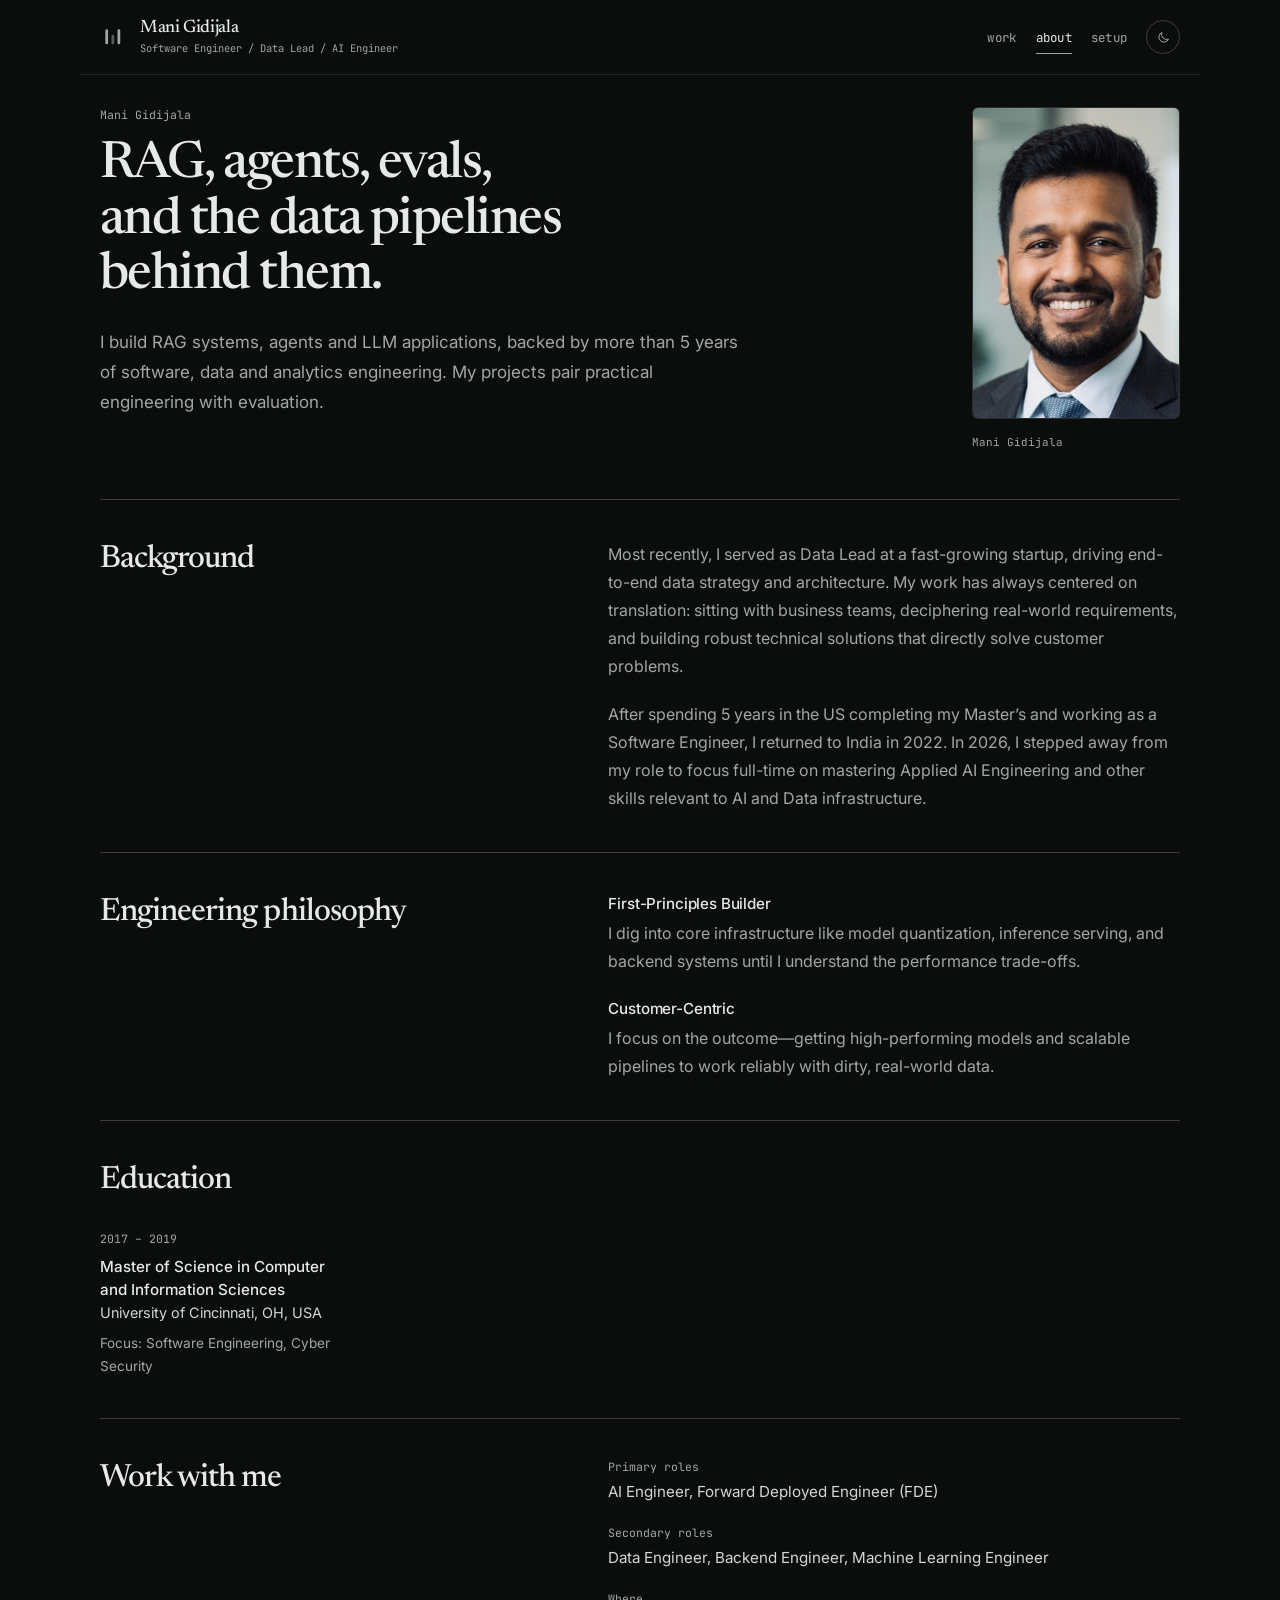
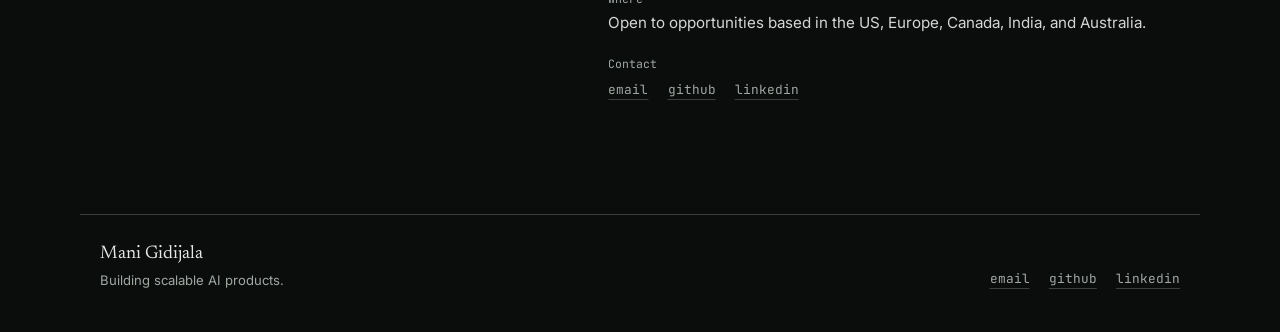
==== commit 33cc413c: "Added setup and minor changes to work" ====
--- a/about.html
+++ b/about.html
@@ -29,7 +29,7 @@
       <a href="about.html" class="active" aria-current="page">about</a>
       <a href="setup.html">setup</a>
       <a href="ideas.html" data-optional="ideas" hidden>ideas</a>
-      <a href="articles.html">articles</a>
+      <a href="articles.html" data-optional="articles" hidden>articles</a>
       <a href="photos.html" data-optional="photos" hidden>photos</a>
       <a data-site="resume" href="" hidden>résumé</a>
       <button class="theme" type="button" aria-label="Switch to light theme">
@@ -83,7 +83,7 @@
   <footer class="site-foot wrap">
     <div>
       <span class="foot-name" data-site="name">Mani</span>
-      <p>Last updated <time data-updated></time></p>
+      <p>Building scalable AI products.</time></p>
     </div>
     <ul class="contact foot-links"></ul>
   </footer>
--- a/style.css
+++ b/style.css
@@ -332,8 +332,14 @@
   border-top: 1px solid var(--line);
 }
 .tool:first-child { border-top: 0; padding-top: 0.25rem; }
-.tool dt { font: 500 0.95rem/1.5 var(--sans); }
+.tool dt { font: 500 0.95rem/1.5 var(--sans); padding-top: 0.3rem; }
 .tool dd { margin: 0; color: var(--fg-muted); font-size: 0.92rem; line-height: 1.6; max-width: 56ch; }
+.tool-chips { list-style: none; margin: 0; padding: 0; display: flex; flex-wrap: wrap; gap: 0.6rem; align-content: flex-start; }
+.tool-chips li { border: 1px solid var(--line-strong); border-radius: 100px; padding: 0.3rem 0.9rem; font-size: 0.9rem; line-height: 1.5; color: var(--fg-soft); }
+.tool-chips a { color: inherit; text-decoration: none; }
+.tool-chips li:hover { border-color: var(--fg-muted); }
+.tool-chips li:hover a { color: var(--fg); }
+.tool-note { margin: 0.55rem 0 0; font-size: 0.875rem; color: var(--fg-muted); }
 
 /* Links from project rows to story pages */
 .title-link { text-decoration: none; }
